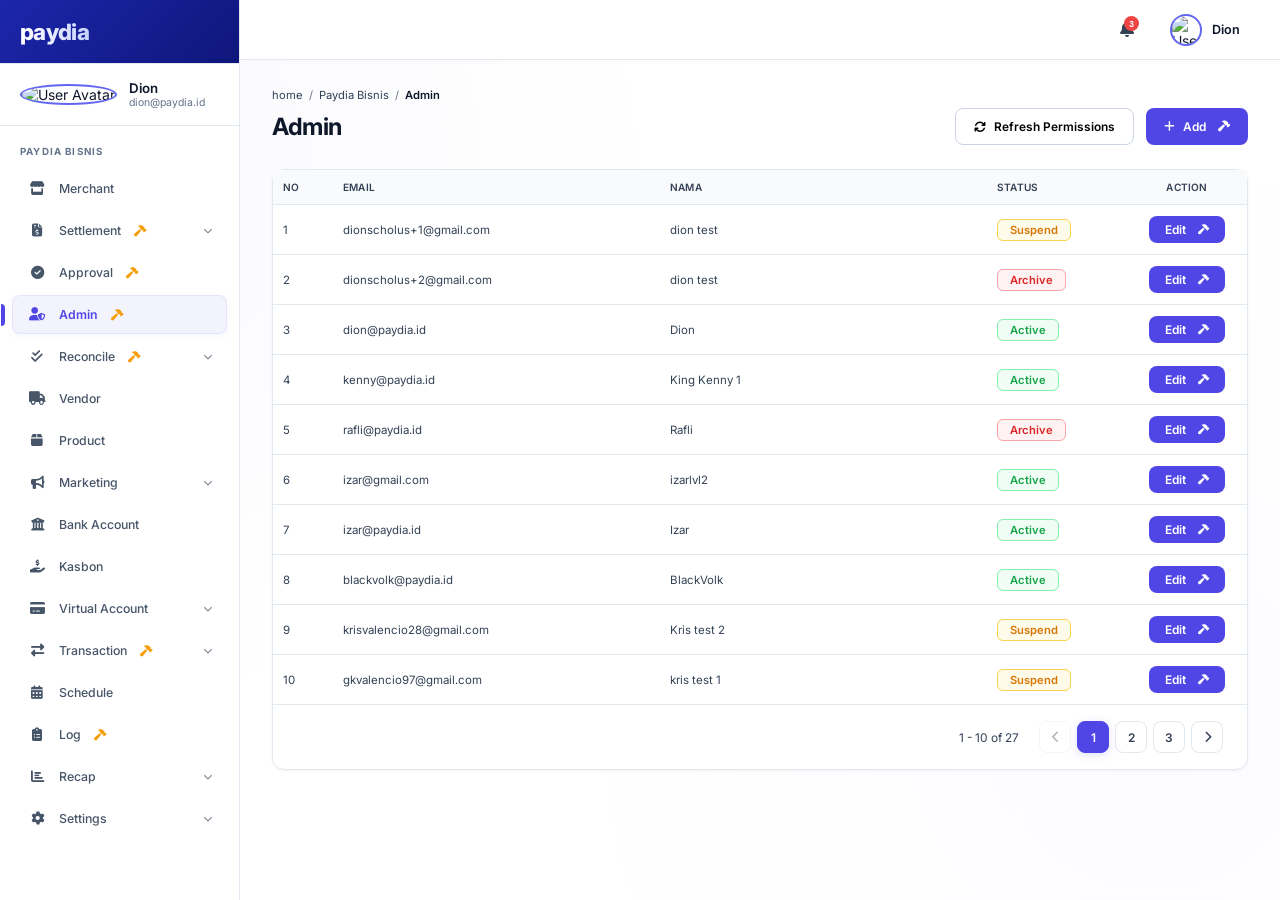
==== admin.html @ 0b9d5c0c "Fix sidebar: single shared source of truth (sidebar.js) on every page Root cause: each page hardcode" ====
<!DOCTYPE html>
<html lang="id">
<head>
    <meta charset="UTF-8">
    <meta name="viewport" content="width=device-width, initial-scale=1.0">
    <meta name="description" content="Paydia Bisnis - Admin Management">
    <title>Admin - Paydia Bisnis</title>
    <link rel="preconnect" href="https://fonts.googleapis.com">
    <link rel="preconnect" href="https://fonts.gstatic.com" crossorigin>
    <link href="https://fonts.googleapis.com/css2?family=Inter:wght@300;400;500;600;700&display=swap" rel="stylesheet">
    <link rel="stylesheet" href="https://cdnjs.cloudflare.com/ajax/libs/font-awesome/6.5.1/css/all.min.css">
    <link rel="stylesheet" href="styles.css?v=20260624-v14">
<script src="boot.js?v=20260624-v14"></script>
<script src="sidebar.js?v=20260625-v2"></script>
<style>
    .admin-status { padding: 3px 12px; border-radius: 6px; font-size: 0.8rem; font-weight: 600; border: 1px solid; }
    .admin-status.active { color: #16a34a; border-color: #86efac; background: #f0fdf4; }
    .admin-status.suspend { color: #d97706; border-color: #fcd34d; background: #fffbeb; }
    .admin-status.archive { color: #dc2626; border-color: #fca5a5; background: #fef2f2; }
    .perm-segment { border: 1px solid #e5e7eb; border-radius: 8px; margin-bottom: 16px; overflow: hidden; }
    .perm-segment-head { display: flex; justify-content: space-between; align-items: center; background: #f8fafc; padding: 12px 16px; }
    .perm-segment-title { font-weight: 700; color: #1e293b; }
    .perm-segment-count { color: #94a3b8; font-weight: 400; font-size: 0.85rem; margin-left: 6px; }
    .perm-grid { display: grid; grid-template-columns: repeat(3, 1fr); gap: 12px 16px; padding: 16px; }
    .perm-item { display: flex; align-items: center; gap: 8px; font-size: 0.9rem; color: #334155; cursor: pointer; }
    .perm-item input, .perm-selectall input { width: 16px; height: 16px; cursor: pointer; }
    .perm-selectall { display: flex; align-items: center; gap: 8px; font-size: 0.9rem; cursor: pointer; }
    .perm-new-badge { background: #6366f1; color: #fff; font-size: 0.65rem; padding: 1px 6px; border-radius: 4px; margin-left: 6px; vertical-align: middle; }
    #adminModalOverlay .modal-content { width: 92%; max-width: 1100px; max-height: 90vh; overflow-y: auto; padding: 28px; }
</style>
</head>
<body>
    <aside class="sidebar" id="sidebar">
        <div class="sidebar-header">
            <div class="logo"><span class="logo-text">paydia</span></div>
            <button class="sidebar-toggle" id="sidebarToggle" aria-label="Toggle sidebar"><i class="fas fa-bars"></i></button>
        </div>
        <div class="sidebar-user">
            <div class="user-avatar"><img src="https://ui-avatars.com/api/?name=Dion&background=4f46e5&color=fff&size=40" alt="User Avatar"></div>
            <div class="user-info"><span class="user-name">Dion</span><span class="user-email">dion@paydia.id</span></div>
        </div>
        <div class="sidebar-label">Paydia Bisnis</div>
        <nav class="sidebar-nav">
            <a href="#" class="nav-item" id="nav-merchant"><i class="fas fa-store"></i><span>Merchant</span></a>
            <div class="nav-group" id="nav-settlement-group">
                <a href="#" class="nav-item has-submenu" id="nav-settlement">
                    <i class="fas fa-file-invoice-dollar"></i>
                    <span>Settlement <i class="fas fa-hammer" style="color:#f59e0b; margin-left:6px; font-size:0.8rem;" title="Butuh Pengerjaan"></i></span>
                    <i class="fas fa-chevron-down submenu-arrow"></i>
                </a>
                <div class="submenu">
                    <a href="settle-recon.html" class="submenu-item" id="nav-settle-recon"><i class="fas fa-handshake"></i><span>Settle & Recon</span></a>
                </div>
            </div>
            <a href="approval.html" class="nav-item" id="nav-approval">
                <i class="fas fa-check-circle"></i>
                <span>Approval <i class="fas fa-hammer" style="color:#f59e0b; margin-left:6px; font-size:0.8rem;" title="Butuh Pengerjaan"></i></span>
            </a>
            <a href="admin.html" class="nav-item active" id="nav-admin">
                <i class="fas fa-user-shield"></i>
                <span>Admin <i class="fas fa-hammer" style="color:#f59e0b; margin-left:6px; font-size:0.8rem;" title="Butuh Pengerjaan"></i></span>
            </a>
            <div class="nav-group" id="nav-reconcile-group">
                <a href="#" class="nav-item has-submenu" id="nav-reconcile">
                    <i class="fas fa-check-double"></i>
                    <span>Reconcile <i class="fas fa-hammer" style="color:#f59e0b; margin-left:6px; font-size:0.8rem;" title="Butuh Pengerjaan"></i></span>
                    <i class="fas fa-chevron-down submenu-arrow"></i>
                </a>
                <div class="submenu">
                    <a href="index.html" class="submenu-item" id="nav-qris-acquirer"><i class="fas fa-download"></i><span>QRIS Acquirer</span></a>
                    <a href="issuer.html" class="submenu-item" id="nav-qris-issuer"><i class="fas fa-upload"></i><span>QRIS Issuer <i class="fas fa-hourglass-half" style="color:#6366f1; margin-left:6px; font-size:0.78rem;" title="Dikerjakan Next Phase"></i></span></a>
                    <a href="index.html?tab=dispute" class="submenu-item" id="nav-dispute-data" style="display:none;"><i class="fas fa-exclamation-triangle"></i><span>Dispute Data</span></a>
                </div>
            </div>
            <a href="#" class="nav-item" id="nav-vendor"><i class="fas fa-truck"></i><span>Vendor</span></a>
            <a href="#" class="nav-item" id="nav-product"><i class="fas fa-box"></i><span>Product</span></a>
            <a href="#" class="nav-item has-submenu" id="nav-marketing"><i class="fas fa-bullhorn"></i><span>Marketing</span><i class="fas fa-chevron-down submenu-arrow"></i></a>
            <a href="#" class="nav-item" id="nav-bank-account"><i class="fas fa-university"></i><span>Bank Account</span></a>
            <a href="#" class="nav-item" id="nav-kasbon"><i class="fas fa-hand-holding-usd"></i><span>Kasbon</span></a>
            <a href="#" class="nav-item has-submenu" id="nav-virtual-account"><i class="fas fa-credit-card"></i><span>Virtual Account</span><i class="fas fa-chevron-down submenu-arrow"></i></a>
            <div class="nav-group" id="nav-transaction-group">
                <a href="#" class="nav-item has-submenu" id="nav-transaction">
                    <i class="fas fa-exchange-alt"></i>
                    <span>Transaction <i class="fas fa-hammer" style="color:#f59e0b; margin-left:6px; font-size:0.8rem;" title="Butuh Pengerjaan"></i></span>
                    <i class="fas fa-chevron-down submenu-arrow"></i>
                </a>
                <div class="submenu">
                    <a href="#" class="submenu-item" id="nav-trx-payin"><i class="fas fa-arrow-down"></i><span>Payin</span></a>
                    <a href="#" class="submenu-item" id="nav-trx-payout"><i class="fas fa-arrow-up"></i><span>Payout</span></a>
                    <a href="qris-mpm.html" class="submenu-item" id="nav-trx-qris-mpm"><i class="fas fa-th"></i><span>QRIS MPM <i class="fas fa-hammer" style="color:#f59e0b; margin-left:6px; font-size:0.8rem;" title="Butuh Pengerjaan"></i></span></a>
                    <a href="#" class="submenu-item" id="nav-trx-qris-cpm"><i class="fas fa-th-large"></i><span>QRIS CPM</span></a>
                    <a href="transaksi.html" class="submenu-item" id="nav-trx-app-users"><i class="fas fa-user"></i><span>App Users</span></a>
                    <a href="#" class="submenu-item" id="nav-trx-topup-manual"><i class="fas fa-download"></i><span>Topup Manual</span></a>
                    <a href="#" class="submenu-item" id="nav-trx-auto-reporting"><i class="fas fa-file-alt"></i><span>Auto Reporting</span></a>
                </div>
            </div>
            <a href="#" class="nav-item" id="nav-schedule"><i class="fas fa-calendar-alt"></i><span>Schedule</span></a>
            <a href="log.html" class="nav-item" id="nav-log"><i class="fas fa-clipboard-list"></i><span>Log <i class="fas fa-hammer" style="color:#f59e0b; margin-left:6px; font-size:0.8rem;" title="Butuh Pengerjaan"></i></span></a>
            <a href="#" class="nav-item has-submenu" id="nav-recap"><i class="fas fa-chart-bar"></i><span>Recap</span><i class="fas fa-chevron-down submenu-arrow"></i></a>
            <a href="#" class="nav-item has-submenu" id="nav-settings"><i class="fas fa-cog"></i><span>Settings</span><i class="fas fa-chevron-down submenu-arrow"></i></a>
            <a href="#" class="nav-item" id="nav-callback-recovery"><i class="fas fa-undo-alt"></i><span>Callback Recovery</span></a>
        </nav>
    </aside>

    <div class="main-wrapper">
        <header class="topbar" id="topbar">
            <div class="topbar-left">
                <button class="mobile-toggle" id="mobileToggle" aria-label="Toggle menu"><i class="fas fa-bars"></i></button>
            </div>
            <div class="topbar-right">
                <button class="topbar-icon" id="notificationBtn" aria-label="Notifications"><i class="fas fa-bell"></i><span class="notification-badge">3</span></button>
                <div class="topbar-user">
                    <img src="https://ui-avatars.com/api/?name=Dion&background=4f46e5&color=fff&size=32" alt="User" class="topbar-avatar">
                    <span class="topbar-username">Dion</span>
                </div>
            </div>
        </header>

        <main class="main-content">
            <nav class="breadcrumb" aria-label="Breadcrumb">
                <a href="#">home</a><span class="breadcrumb-sep">/</span>
                <a href="#">Paydia Bisnis</a><span class="breadcrumb-sep">/</span>
                <span class="breadcrumb-current">Admin</span>
            </nav>

            <div style="display:flex; justify-content:space-between; align-items:center; margin-bottom:24px; flex-wrap:wrap; gap:16px;">
                <h1 class="page-title" style="margin-bottom:0;">Admin</h1>
                <div style="display:flex; gap:12px;">
                    <button class="btn" id="btnRefreshPerm" style="background:white; border:1px solid #cbd5e1;"><i class="fas fa-sync"></i> Refresh Permissions</button>
                    <button class="btn" id="btnAddAdmin" style="background:var(--primary,#4f46e5); color:white; border:none;"><i class="fas fa-plus"></i> Add <i class="fas fa-hammer" style="margin-left:4px; font-size:0.78rem;" title="Butuh Pengerjaan"></i></button>
                </div>
            </div>

            <div class="card">
                <div class="table-wrapper">
                    <table class="data-table">
                        <thead>
                            <tr>
                                <th style="width:60px;">No</th>
                                <th>Email</th>
                                <th>Nama</th>
                                <th style="width:140px;">Status</th>
                                <th style="width:120px; text-align:center;">Action</th>
                            </tr>
                        </thead>
                        <tbody id="adminTableBody"></tbody>
                    </table>
                </div>
                <div class="pagination-wrapper" style="padding:16px 24px;">
                    <span class="pagination-info" id="adminPaginationInfo">1 - 10 of 27</span>
                    <div class="pagination" id="adminPagination">
                        <button class="page-btn" id="adminPrevPage" aria-label="Previous page"><i class="fas fa-chevron-left"></i></button>
                        <button class="page-btn" id="adminNextPage" aria-label="Next page"><i class="fas fa-chevron-right"></i></button>
                    </div>
                </div>
            </div>
        </main>
    </div>

    <!-- Add / Edit Admin + Manage Permissions Modal -->
    <div class="modal-overlay" id="adminModalOverlay" style="display:none; align-items:center; justify-content:center; z-index:2000;">
        <div class="modal-content">
            <div style="display:flex; justify-content:space-between; align-items:center; border-bottom:1px solid #e2e8f0; padding-bottom:16px; margin-bottom:20px;">
                <h2 id="adminModalTitle" style="margin:0; font-size:1.25rem; font-weight:600;">Tambah Admin</h2>
                <button id="adminModalClose" style="background:none; border:none; font-size:1.5rem; cursor:pointer; color:#64748b;">&times;</button>
            </div>

            <div style="display:flex; gap:24px; flex-wrap:wrap; margin-bottom:24px;">
                <div style="flex:1; min-width:240px;">
                    <label style="display:block; font-size:0.875rem; margin-bottom:6px;">Email</label>
                    <input type="email" id="adminEmail" placeholder="email@paydia.id" style="width:100%; padding:8px; border:1px solid #cbd5e1; border-radius:6px;">
                </div>
                <div style="flex:1; min-width:240px;">
                    <label style="display:block; font-size:0.875rem; margin-bottom:6px;">Nama</label>
                    <input type="text" id="adminNama" placeholder="Nama admin" style="width:100%; padding:8px; border:1px solid #cbd5e1; border-radius:6px;">
                </div>
                <div style="flex:1; min-width:240px;">
                    <label style="display:block; font-size:0.875rem; margin-bottom:6px;"><span style="color:#ef4444;">*</span> Select Status</label>
                    <select id="adminStatus" style="width:100%; padding:8px; border:1px solid #cbd5e1; border-radius:6px;">
                        <option value="">Pilih status</option>
                        <option value="Active">Active</option>
                        <option value="Suspend">Suspend</option>
                        <option value="Archive">Archive</option>
                    </select>
                </div>
            </div>

            <h3 style="font-size:1.1rem; font-weight:600; border-top:1px solid #e2e8f0; padding-top:20px; margin-bottom:16px;">Manage Permissions</h3>
            <input type="text" id="permSearch" placeholder="Search permissions by category name..." style="width:100%; padding:10px 14px; border:1px solid #cbd5e1; border-radius:8px; margin-bottom:20px;">
            <div id="permSegments"></div>

            <div style="display:flex; justify-content:flex-end; gap:12px; border-top:1px solid #e2e8f0; padding-top:20px; margin-top:8px;">
                <button class="btn" id="adminCancelBtn" style="background:white; border:1px solid #cbd5e1;">Batal</button>
                <button class="btn" id="adminSaveBtn" style="background:var(--primary,#4f46e5); color:white; border:none;">Simpan</button>
            </div>
        </div>
    </div>

    <script src="admin.js?v=20260624-v3"></script>
</body>
</html>
---- styles.css ----
/* ============================================
   Paydia Bisnis – App Users & Flazz Dashboard
   Premium Light-Mode Stylesheet (White Theme)
   ============================================ */

/* ---------- CSS Variables ---------- */
:root {
    --primary: #4f46e5;
    --primary-light: #6366f1;
    --primary-dark: #3730a3;
    --primary-bg: rgba(99, 102, 241, 0.06);
    --primary-glow: rgba(99, 102, 241, 0.12);
    
    --sidebar-bg: #ffffff;
    --sidebar-hover: #f1f5f9;
    --sidebar-active: rgba(99, 102, 241, 0.08);
    --sidebar-text: #475569;
    --sidebar-text-active: #4f46e5;
    --sidebar-width: 240px;
    --topbar-height: 60px;
    
    --body-bg: #ffffff;
    --card-bg: #ffffff;
    --card-border: #e2e8f0;
    --modal-bg: #ffffff;
    --modal-border: #e2e8f0;
    
    --text-primary: #0f172a;
    --text-secondary: #334155;
    --text-muted: #64748b;
    --border-color: #e2e8f0;
    --border-radius: 12px;
    --border-radius-sm: 8px;
    
    --shadow-sm: 0 1px 3px rgba(0, 0, 0, 0.05);
    --shadow-md: 0 4px 6px -1px rgba(0, 0, 0, 0.05), 0 2px 4px -1px rgba(0, 0, 0, 0.03);
    --shadow-lg: 0 10px 15px -3px rgba(0, 0, 0, 0.05), 0 4px 6px -2px rgba(0, 0, 0, 0.02);
    --shadow-xl: 0 20px 25px -5px rgba(0, 0, 0, 0.08), 0 10px 10px -5px rgba(0, 0, 0, 0.04);
    
    --transition-fast: 150ms cubic-bezier(.4, 0, .2, 1);
    --transition-base: 250ms cubic-bezier(.4, 0, .2, 1);
    --transition-slow: 350ms cubic-bezier(.4, 0, .2, 1);
    
    --success: #10b981;
    --success-bg: rgba(16, 185, 129, 0.08);
    --success-border: rgba(16, 185, 129, 0.15);
    --warning: #f59e0b;
    --warning-bg: rgba(245, 158, 11, 0.08);
    --warning-border: rgba(245, 158, 11, 0.15);
    --danger: #ef4444;
    --danger-bg: rgba(239, 68, 68, 0.08);
    --danger-border: rgba(239, 68, 68, 0.15);
    --info: #3b82f6;
    --info-bg: rgba(59, 130, 246, 0.08);
    --info-border: rgba(59, 130, 246, 0.15);
}

/* ---------- Reset & Base ---------- */
*, *::before, *::after {
    margin: 0;
    padding: 0;
    box-sizing: border-box;
}

html {
    font-size: 14px;
    scroll-behavior: smooth;
}

body {
    font-family: 'Inter', -apple-system, BlinkMacSystemFont, 'Segoe UI', sans-serif;
    background: var(--body-bg);
    background-image:
        radial-gradient(circle at 10% 20%, rgba(99, 102, 241, 0.03) 0%, transparent 40%),
        radial-gradient(circle at 90% 80%, rgba(139, 92, 246, 0.02) 0%, transparent 45%);
    background-attachment: fixed;
    color: var(--text-primary);
    display: flex;
    min-height: 100vh;
    overflow-x: hidden;
    -webkit-font-smoothing: antialiased;
    -moz-osx-font-smoothing: grayscale;
}

/* ---------- Custom Scrollbar ---------- */
::-webkit-scrollbar {
    width: 6px;
    height: 6px;
}
::-webkit-scrollbar-track {
    background: transparent;
}
::-webkit-scrollbar-thumb {
    background: rgba(0, 0, 0, 0.1);
    border-radius: 10px;
    transition: background var(--transition-fast);
}
::-webkit-scrollbar-thumb:hover {
    background: rgba(0, 0, 0, 0.2);
}

/* ============================================
   SIDEBAR
   ============================================ */
.sidebar {
    width: var(--sidebar-width);
    height: 100vh;
    background: var(--sidebar-bg);
    position: fixed;
    top: 0;
    left: 0;
    z-index: 100;
    display: flex;
    flex-direction: column;
    transition: transform var(--transition-base);
    border-right: 1px solid var(--card-border);
    overflow-y: auto;
}

.sidebar-header {
    background: linear-gradient(135deg, #1C26AB, #0f167a);
    display: flex;
    align-items: center;
    justify-content: space-between;
    padding: 18px 20px;
    border-bottom: 1px solid var(--border-color);
}

.logo-text {
    font-size: 1.6rem;
    font-weight: 800;
    color: #ffffff;
    letter-spacing: -0.03em;
    background: linear-gradient(to right, #ffffff, #c7d2fe);
    -webkit-background-clip: text;
    -webkit-text-fill-color: transparent;
}

.sidebar-toggle {
    background: none;
    border: none;
    color: rgba(255, 255, 255, 0.8);
    font-size: 1.1rem;
    cursor: pointer;
    padding: 6px;
    border-radius: 6px;
    transition: background var(--transition-fast);
    display: none;
}
.sidebar-toggle:hover {
    background: rgba(255, 255, 255, 0.1);
    color: #ffffff;
}

.sidebar-user {
    display: flex;
    align-items: center;
    gap: 12px;
    padding: 16px 20px;
    border-bottom: 1px solid var(--border-color);
}

.user-avatar img {
    width: 42px;
    height: 42px;
    border-radius: 50%;
    border: 2px solid var(--primary-light);
}

.user-info {
    display: flex;
    flex-direction: column;
}

.user-name {
    color: var(--text-primary);
    font-weight: 600;
    font-size: .95rem;
}

.user-email {
    color: var(--text-muted);
    font-size: .75rem;
}

.sidebar-label {
    padding: 20px 20px 8px;
    font-size: .7rem;
    text-transform: uppercase;
    letter-spacing: .12em;
    color: var(--text-muted);
    font-weight: 700;
}

.sidebar-nav {
    display: flex;
    flex-direction: column;
    padding: 4px 12px 24px;
    gap: 3px;
}

.nav-item {
    display: flex;
    align-items: center;
    gap: 12px;
    padding: 11px 14px;
    color: var(--sidebar-text);
    text-decoration: none;
    border-radius: var(--border-radius-sm);
    font-size: .88rem;
    font-weight: 500;
    transition: all var(--transition-fast);
    position: relative;
    white-space: nowrap;
    border: 1px solid transparent;
}

.nav-item i:first-child {
    width: 20px;
    text-align: center;
    font-size: .95rem;
    flex-shrink: 0;
    transition: transform var(--transition-fast);
}

.nav-item:hover {
    background: var(--sidebar-hover);
    color: var(--primary);
}

.nav-item:hover i:first-child {
    transform: scale(1.1);
}

.nav-item.active {
    background: var(--sidebar-active);
    color: var(--sidebar-text-active);
    font-weight: 600;
    border: 1px solid rgba(99, 102, 241, 0.1);
    box-shadow: 0 2px 8px rgba(99, 102, 241, 0.05);
}

.nav-item.active::before {
    content: '';
    position: absolute;
    left: -12px;
    top: 50%;
    transform: translateY(-50%);
    width: 4px;
    height: 22px;
    background: var(--primary);
    border-radius: 0 4px 4px 0;
}

.submenu-arrow {
    margin-left: auto;
    font-size: .65rem;
    transition: transform var(--transition-fast);
    opacity: 0.7;
}

/* ============================================
   SIDEBAR SUBMENU
   ============================================ */
.nav-group {
    display: flex;
    flex-direction: column;
}

.nav-group .nav-item.active-parent {
    color: var(--primary);
    font-weight: 600;
}

.submenu {
    display: none;
    flex-direction: column;
    padding-left: 18px;
    margin-top: 2px;
    gap: 2px;
}

.submenu.open {
    display: flex;
}

.submenu-item {
    display: flex;
    align-items: center;
    gap: 10px;
    padding: 9px 14px;
    color: var(--sidebar-text);
    text-decoration: none;
    border-radius: var(--border-radius-sm);
    font-size: .82rem;
    font-weight: 500;
    transition: all var(--transition-fast);
    white-space: nowrap;
    border: 1px solid transparent;
}

.submenu-item i {
    width: 16px;
    text-align: center;
    font-size: .8rem;
    flex-shrink: 0;
}

.submenu-item:hover {
    color: var(--primary);
    background: var(--sidebar-hover);
}

.submenu-item.active {
    background: rgba(99, 102, 241, 0.05);
    color: var(--primary);
    font-weight: 600;
    border: 1px solid rgba(99, 102, 241, 0.05);
}

/* ============================================
   TOP BAR
   ============================================ */
.main-wrapper {
    margin-left: var(--sidebar-width);
    flex: 1;
    display: flex;
    flex-direction: column;
    min-height: 100vh;
    transition: margin-left var(--transition-base);
    min-width: 0;
}

.topbar {
    height: var(--topbar-height);
    background: #ffffff;
    display: flex;
    align-items: center;
    justify-content: space-between;
    padding: 0 28px;
    position: sticky;
    top: 0;
    z-index: 50;
    border-bottom: 1px solid var(--border-color);
    box-shadow: 0 2px 4px rgba(0, 0, 0, 0.02);
}

.topbar-left {
    display: flex;
    align-items: center;
}

.mobile-toggle {
    display: none;
    background: none;
    border: none;
    color: var(--text-primary);
    font-size: 1.3rem;
    cursor: pointer;
    padding: 8px;
    border-radius: 8px;
}

.topbar-right {
    display: flex;
    align-items: center;
    gap: 16px;
    margin-left: auto;
}

.topbar-icon {
    position: relative;
    background: none;
    border: none;
    color: var(--text-secondary);
    font-size: 1.15rem;
    cursor: pointer;
    padding: 8px;
    border-radius: 8px;
    transition: all var(--transition-fast);
    display: flex;
    align-items: center;
    justify-content: center;
}

.topbar-icon:hover {
    color: var(--text-primary);
    background: #f1f5f9;
}

.notification-badge {
    position: absolute;
    top: 3px;
    right: 3px;
    background: var(--danger);
    color: #fff;
    font-size: .6rem;
    font-weight: 700;
    min-width: 15px;
    height: 15px;
    border-radius: 50%;
    display: flex;
    align-items: center;
    justify-content: center;
    padding: 0 2px;
}

.topbar-user {
    display: flex;
    align-items: center;
    gap: 10px;
    cursor: pointer;
    padding: 6px 12px;
    border-radius: 8px;
    transition: background var(--transition-fast);
}

.topbar-user:hover {
    background: #f1f5f9;
}

.topbar-avatar {
    width: 32px;
    height: 32px;
    border-radius: 50%;
    border: 2px solid var(--primary-light);
}

.topbar-username {
    color: var(--text-primary);
    font-weight: 600;
    font-size: .9rem;
}

/* ============================================
   MAIN CONTENT & LAYOUT
   ============================================ */
.main-content {
    padding: 28px 32px 48px;
    flex: 1;
    min-width: 0;
}

.breadcrumb {
    display: flex;
    align-items: center;
    gap: 6px;
    font-size: .8rem;
    color: var(--text-muted);
    margin-bottom: 6px;
}

.breadcrumb a {
    color: var(--text-secondary);
    text-decoration: none;
    transition: color var(--transition-fast);
}

.breadcrumb a:hover {
    color: var(--primary);
}

.breadcrumb-sep {
    color: var(--text-muted);
}

.breadcrumb-current {
    color: var(--text-primary);
    font-weight: 600;
}

.page-title {
    font-size: 1.7rem;
    font-weight: 700;
    color: var(--text-primary);
    margin-bottom: 24px;
    letter-spacing: -0.02em;
}

/* ============================================
   CARDS & MOCKUP PANELS (LIGHT THEME)
   ============================================ */
.card {
    background: var(--card-bg);
    border-radius: var(--border-radius);
    box-shadow: var(--shadow-sm);
    border: 1px solid var(--card-border);
    overflow: visible;
    position: relative;
    margin-bottom: 24px;
    transition: box-shadow var(--transition-base), border-color var(--transition-base);
}

.card:hover {
    border-color: rgba(99, 102, 241, 0.2);
    box-shadow: var(--shadow-md);
}

/* ---------- Toolbar ---------- */
.toolbar {
    display: flex;
    align-items: center;
    justify-content: space-between;
    padding: 18px 24px;
    border-bottom: 1px solid var(--border-color);
    flex-wrap: wrap;
    gap: 16px;
}

.toolbar-left {
    display: flex;
    align-items: center;
    gap: 12px;
}

.toolbar-right {
    display: flex;
    align-items: center;
    gap: 10px;
}

/* Buttons */
.btn {
    display: inline-flex;
    align-items: center;
    gap: 8px;
    padding: 10px 18px;
    font-size: .85rem;
    font-weight: 600;
    border-radius: var(--border-radius-sm);
    border: 1px solid transparent;
    cursor: pointer;
    transition: all var(--transition-fast);
    font-family: inherit;
    white-space: nowrap;
}

.btn:active {
    transform: scale(0.97);
}

.btn-filter {
    background: #2563eb;
    color: #ffffff;
    border-color: #2563eb;
}

.btn-filter:hover, .btn-filter.active {
    background: #1d4ed8;
    color: #ffffff;
    border-color: #1d4ed8;
    box-shadow: 0 4px 12px rgba(37, 99, 235, 0.2);
}

.btn-search {
    background: linear-gradient(135deg, var(--primary-light), var(--primary));
    color: #fff;
    box-shadow: 0 4px 12px rgba(99, 102, 241, 0.25);
}

.btn-search:hover {
    transform: translateY(-1px);
    box-shadow: 0 6px 16px rgba(99, 102, 241, 0.35);
}

.btn-reset {
    background: #f8fafc;
    color: var(--text-secondary);
    border-color: var(--border-color);
}

.btn-reset:hover {
    background: #e2e8f0;
    color: var(--text-primary);
}

.btn-export {
    background: #15803d;
    color: #ffffff;
    border-color: #15803d;
}

.btn-export:hover {
    background: #166534;
    color: #ffffff;
    border-color: #166534;
    box-shadow: 0 4px 12px rgba(22, 101, 52, 0.2);
}

.search-box {
    position: relative;
}

.search-box input {
    padding: 10px 16px;
    border: 1px solid var(--border-color);
    border-radius: var(--border-radius-sm);
    font-size: .85rem;
    font-family: inherit;
    width: 220px;
    outline: none;
    transition: all var(--transition-fast);
    background: #f8fafc;
    color: var(--text-primary);
}

.search-box input::placeholder {
    color: var(--text-muted);
}

.search-box input:focus {
    border-color: var(--primary-light);
    box-shadow: 0 0 0 3px var(--primary-glow);
    background: #ffffff;
}

/* ---------- Filter Panel ---------- */
.filter-panel {
    display: none;
    position: absolute;
    top: calc(100% + 8px);
    left: 0;
    width: 520px;
    max-height: 70vh;
    overflow-y: auto;
    background: #ffffff;
    border: 1px solid #e2e8f0;
    border-radius: 12px;
    box-shadow: 0 10px 25px -5px rgba(0, 0, 0, 0.08), 0 8px 10px -6px rgba(0, 0, 0, 0.08);
    padding: 20px;
    z-index: 1000;
    animation: slideDown .2s cubic-bezier(.4, 0, .2, 1);
}

.filter-panel.open {
    display: block;
}

@keyframes slideDown {
    from { opacity: 0; transform: translateY(-10px); }
    to { opacity: 1; transform: translateY(0); }
}

.filter-panel-header {
    display: flex;
    justify-content: flex-start;
    gap: 12px;
    margin-bottom: 20px;
}

.btn-clear-all {
    background: #ffffff;
    color: #374151;
    border: 1px solid #d1d5db;
    border-radius: 9999px;
    padding: 8px 20px;
    font-size: 0.85rem;
    font-weight: 500;
    cursor: pointer;
    transition: all var(--transition-fast);
    outline: none;
}

.btn-clear-all:hover {
    background: #f3f4f6;
    border-color: #9ca3af;
}

.btn-apply-filters {
    background: #002294;
    color: #ffffff;
    border: none;
    border-radius: 9999px;
    padding: 8px 24px;
    font-size: 0.85rem;
    font-weight: 500;
    cursor: pointer;
    transition: all var(--transition-fast);
    outline: none;
}

.btn-apply-filters:hover {
    background: #00186c;
    box-shadow: 0 4px 12px rgba(0, 34, 148, 0.2);
}

.filter-panel-content {
    display: flex;
    gap: 0;
}

.filter-col-left, .filter-col-right {
    flex: 1;
    display: flex;
    flex-direction: column;
    gap: 16px;
}

.filter-col-divider {
    width: 1px;
    background-color: #e2e8f0;
    margin: 0 20px;
}

.filter-section {
    display: flex;
    flex-direction: column;
    gap: 6px;
}

/* Multi-select checklist filters (Status / RC / Tipe Unmatch / Alasan Dispute) */
.filter-checklist {
    display: flex;
    flex-direction: column;
    gap: 4px;
    margin-top: 2px;
}
.filter-checklist label {
    display: flex;
    align-items: center;
    gap: 6px;
    font-size: 0.78rem;
    color: #4b5563;
    cursor: pointer;
    white-space: nowrap;
}
.filter-checklist input[type="checkbox"] {
    width: 14px;
    height: 14px;
    cursor: pointer;
}
/* Context sections: shown only for the matching active subtab, toggled by JS */
.filter-ctx { display: none; }
.filter-ctx.filter-ctx-visible { display: flex; }
.filter-section-title { margin-top: 4px; }

.filter-section-title {
    font-size: 0.8rem;
    font-weight: 600;
    color: #4b5563;
    margin-bottom: 2px;
}

.filter-checkbox-group {
    display: flex;
    flex-direction: column;
    gap: 8px;
}

.filter-checkbox-label {
    display: flex;
    align-items: center;
    gap: 10px;
    font-size: 0.85rem;
    color: #1f2937;
    cursor: pointer;
    user-select: none;
}

.filter-checkbox-label input[type="checkbox"] {
    width: 16px;
    height: 16px;
    border: 1px solid #d1d5db;
    border-radius: 4px;
    cursor: pointer;
}

.filter-input-icon-wrapper {
    position: relative;
    width: 100%;
}

.filter-input-icon-wrapper input[type="date"] {
    width: 100%;
    padding-right: 36px;
}

.filter-input-icon-wrapper .input-icon {
    position: absolute;
    right: 12px;
    top: 50%;
    transform: translateY(-50%);
    color: #9ca3af;
    pointer-events: none;
    font-size: 0.85rem;
}

.filter-section input[type="text"],
.filter-section input[type="date"],
.filter-section select {
    width: 100%;
    padding: 8px 12px;
    border: 1px solid #d1d5db;
    border-radius: 6px;
    font-size: 0.85rem;
    color: #1f2937;
    background: #ffffff;
    outline: none;
    transition: all var(--transition-fast);
}

.filter-section input[type="text"]:focus,
.filter-section input[type="date"]:focus,
.filter-section select:focus {
    border-color: #2563eb;
    box-shadow: 0 0 0 3px rgba(37, 99, 235, 0.1);
}

/* ============================================
   DATA TABLES
   ============================================ */
.table-wrapper {
    width: 100%;
    overflow-x: auto;
    -webkit-overflow-scrolling: touch;
}

/* Adaptive table: fit all columns to screen width, no horizontal scroll.
   ponytail: table-layout:fixed shares 100% width across columns; wrapping
   handles overflow instead of a side-scrollbar. */
.data-table {
    width: 100%;
    table-layout: fixed;
    border-collapse: collapse;
    font-size: .82rem;
}

.data-table thead {
    border-bottom: 1px solid var(--border-color);
    background: #f8fafc;
}

.data-table th {
    padding: 11px 10px;
    text-align: left;
    font-weight: 600;
    color: var(--text-secondary);
    white-space: normal;
    overflow-wrap: anywhere;
    font-size: .72rem;
    letter-spacing: .02em;
    text-transform: uppercase;
}

.data-table td {
    padding: 11px 10px;
    border-bottom: 1px solid var(--border-color);
    color: var(--text-secondary);
    vertical-align: middle;
    white-space: normal;
    overflow-wrap: anywhere;
    transition: color var(--transition-fast);
}

.data-table tbody tr {
    transition: background var(--transition-fast);
}

.data-table tbody tr:hover {
    background: #f8fafc;
}

.data-table tbody tr:hover td {
    color: var(--text-primary);
}

.data-table tbody tr:last-child td {
    border-bottom: none;
}

/* Column widths */
.col-no { width: 50px; text-align: center; }
.col-action { width: 120px; text-align: center; }

/* User Type Icons */
.user-type-icons {
    display: flex;
    gap: 6px;
    align-items: center;
}

.type-icon {
    width: 28px;
    height: 28px;
    border-radius: 50%;
    display: flex;
    align-items: center;
    justify-content: center;
    font-size: .75rem;
    color: #fff;
    box-shadow: 0 1px 3px rgba(0, 0, 0, 0.1);
}

.type-icon.personal {
    background: linear-gradient(135deg, var(--primary-light), var(--primary-dark));
}

.type-icon.business {
    background: linear-gradient(135deg, var(--warning), #d97706);
}

/* KYC Badge */
.kyc-badge {
    display: inline-flex;
    align-items: center;
    justify-content: center;
    width: 28px;
    height: 28px;
    border-radius: 50%;
    font-size: .9rem;
}

.kyc-badge.verified {
    background: var(--success-bg);
    color: var(--success);
    border: 1px solid var(--success-border);
}

.kyc-badge.unverified {
    background: var(--warning-bg);
    color: var(--warning);
    border: 1px solid var(--warning-border);
}

/* Balance */
.balance {
    font-weight: 600;
    color: var(--text-primary);
    font-variant-numeric: tabular-nums;
}

/* Dormant Status */
.dormant-label {
    font-size: .78rem;
    font-weight: 500;
    color: var(--text-muted);
}

/* ============================================
   STATUS BADGES
   ============================================ */
.status-badge {
    display: inline-block;
    padding: 4px 12px;
    border-radius: 6px;
    font-size: .78rem;
    font-weight: 600;
    text-align: center;
    white-space: nowrap;
}

.status-sukses {
    background: var(--success-bg);
    color: var(--success);
    border: 1px solid var(--success-border);
}

.status-gagal {
    background: var(--danger-bg);
    color: var(--danger);
    border: 1px solid var(--danger-border);
}

.status-proses {
    background: var(--warning-bg);
    color: var(--warning);
    border: 1px solid var(--warning-border);
}

.status-dikembalikan {
    background: var(--info-bg);
    color: var(--info);
    border: 1px solid var(--info-border);
}

.status-notes {
    background: rgba(139, 92, 246, 0.1);
    color: #8b5cf6;
    border: 1px solid rgba(139, 92, 246, 0.2);
}

/* ============================================
   REFERENCE LINK & GENERAL BADGES
   ============================================ */
.ref-link {
    color: var(--primary);
    text-decoration: none;
    font-weight: 600;
    transition: all var(--transition-fast);
}

.ref-link:hover {
    color: var(--primary-light);
    text-shadow: 0 0 4px rgba(99, 102, 241, 0.1);
}

.request-badge {
    display: inline-block;
    padding: 5px 12px;
    border-radius: 6px;
    font-size: .75rem;
    font-weight: 600;
    white-space: nowrap;
    box-shadow: 0 1px 2px rgba(0, 0, 0, 0.05);
}

.account-cell {
    line-height: 1.5;
    font-size: .8rem;
    color: var(--text-secondary);
}

/* ============================================
   ACTION BUTTONS & CONTEXT DROPDOWNS
   ============================================ */
.btn-action {
    display: inline-flex;
    align-items: center;
    gap: 6px;
    padding: 8px 16px;
    background: linear-gradient(135deg, var(--success), #059669);
    color: #fff;
    border: none;
    border-radius: var(--border-radius-sm);
    font-size: .8rem;
    font-weight: 600;
    cursor: pointer;
    font-family: inherit;
    transition: all var(--transition-fast);
    box-shadow: 0 2px 6px rgba(16, 185, 129, 0.15);
}

.btn-action:hover {
    transform: translateY(-1px);
    box-shadow: 0 4px 10px rgba(16, 185, 129, 0.25);
}

.btn-action .arrow {
    font-size: .65rem;
    transition: transform var(--transition-fast);
}

.btn-action.open .arrow {
    transform: rotate(180deg);
}

.dropdown-menu {
    position: fixed;
    min-width: 230px;
    background: #ffffff;
    border: 1px solid var(--border-color);
    border-radius: var(--border-radius);
    box-shadow: var(--shadow-xl);
    z-index: 9999;
    opacity: 0;
    visibility: hidden;
    transform: translateY(-10px) scale(.96);
    transition: all var(--transition-base);
    padding: 6px;
}

.dropdown-menu.show {
    opacity: 1;
    visibility: visible;
    transform: translateY(0) scale(1);
}

.dropdown-item {
    display: flex;
    align-items: center;
    gap: 10px;
    padding: 10px 14px;
    font-size: .82rem;
    color: var(--text-secondary);
    cursor: pointer;
    transition: all var(--transition-fast);
    border: none;
    background: none;
    width: 100%;
    text-align: left;
    font-family: inherit;
    border-radius: var(--border-radius-sm);
}

.dropdown-item:hover {
    background: rgba(99, 102, 241, 0.05);
    color: var(--primary);
}

.dropdown-item i {
    width: 18px;
    text-align: center;
    font-size: .9rem;
    color: var(--text-muted);
    transition: color var(--transition-fast);
}

.dropdown-item:hover i {
    color: var(--primary);
}

.dropdown-divider {
    height: 1px;
    background: var(--border-color);
    margin: 6px 0;
}

/* ============================================
   SMALL TRANSACTION BUTTONS
   ============================================ */
.col-action-sm {
    width: 60px;
    text-align: center;
}

.col-action-trx {
    width: 180px;
    text-align: center;
    white-space: nowrap;
}

.btn-retry {
    background: #ffffff;
    border: 1px solid var(--border-color);
    border-radius: 50%;
    width: 32px;
    height: 32px;
    display: inline-flex;
    align-items: center;
    justify-content: center;
    cursor: pointer;
    color: var(--text-secondary);
    transition: all var(--transition-fast);
}

.btn-retry:hover {
    background: var(--primary-bg);
    color: var(--primary);
    border-color: rgba(99, 102, 241, 0.25);
}

.btn-gagalkan {
    display: inline-flex;
    align-items: center;
    gap: 4px;
    padding: 6px 14px;
    background: var(--danger-bg);
    color: var(--danger);
    border: 1px solid var(--danger-border);
    border-radius: var(--border-radius-sm);
    font-size: .78rem;
    font-weight: 600;
    cursor: pointer;
    font-family: inherit;
    transition: all var(--transition-fast);
    margin-left: 6px;
    box-shadow: 0 1px 4px rgba(239, 68, 68, 0.05);
}

.btn-gagalkan:hover {
    background: var(--danger);
    color: #fff;
    border-color: var(--danger);
    box-shadow: 0 4px 10px rgba(239, 68, 68, 0.15);
}

.col-action-approval {
    width: 120px;
    text-align: center;
}

.btn-approval {
    display: inline-flex;
    align-items: center;
    justify-content: center;
    padding: 7px 18px;
    background: linear-gradient(135deg, var(--primary-light), var(--primary));
    color: #fff;
    border: none;
    border-radius: var(--border-radius-sm);
    font-size: .8rem;
    font-weight: 600;
    cursor: pointer;
    font-family: inherit;
    transition: all var(--transition-fast);
    box-shadow: 0 2px 6px rgba(99, 102, 241, 0.15);
}

.btn-approval:hover {
    transform: translateY(-1px);
    box-shadow: 0 4px 12px rgba(99, 102, 241, 0.25);
}

/* ============================================
   MODALS (RINCIAN, GAGALKAN, VERIFIKASI)
   ============================================ */
.modal-overlay {
    position: fixed;
    inset: 0;
    background: rgba(15, 23, 42, 0.35);
    z-index: 10000;
    display: flex;
    align-items: center;
    justify-content: center;
    opacity: 0;
    visibility: hidden;
    transition: all var(--transition-slow);
    backdrop-filter: blur(8px);
}

.modal-overlay.show {
    opacity: 1;
    visibility: visible;
}

.modal {
    background: var(--modal-bg);
    border: 1px solid var(--modal-border);
    border-radius: 16px;
    box-shadow: var(--shadow-xl);
    width: 90%;
    max-width: 580px;
    max-height: 85vh;
    display: flex;
    flex-direction: column;
    transform: translateY(30px) scale(.95);
    transition: transform var(--transition-slow);
    overflow: hidden;
}

.modal-overlay.show .modal {
    transform: translateY(0) scale(1);
}

/* Card box for the settle-recon export-date & list-transaksi modals (they use .modal-content) */
.modal-content {
    background: var(--modal-bg, #ffffff);
    border: 1px solid var(--modal-border, #e2e8f0);
    border-radius: 16px;
    box-shadow: var(--shadow-xl, 0 20px 25px -5px rgba(0,0,0,0.1), 0 8px 10px -6px rgba(0,0,0,0.1));
    max-height: 90vh;
    overflow: auto;
    transform: translateY(30px) scale(.95);
    transition: transform var(--transition-slow, .3s ease);
}
.modal-overlay.show .modal-content {
    transform: translateY(0) scale(1);
}

.modal-header {
    display: flex;
    align-items: center;
    justify-content: space-between;
    padding: 20px 24px;
    border-bottom: 1px solid var(--border-color);
    flex-shrink: 0;
}

.modal-title {
    font-size: 1.15rem;
    font-weight: 750;
    color: var(--text-primary);
    letter-spacing: -0.01em;
}

.modal-close {
    background: none;
    border: none;
    color: var(--text-muted);
    font-size: 1.2rem;
    cursor: pointer;
    padding: 6px 10px;
    border-radius: 8px;
    transition: all var(--transition-fast);
    line-height: 1;
    display: flex;
    align-items: center;
    justify-content: center;
}

.modal-close:hover {
    color: var(--text-primary);
    background: #f1f5f9;
}

.modal-body {
    padding: 24px;
    overflow-y: auto;
    flex: 1;
}

/* Modals section details */
.modal-section {
    margin-bottom: 24px;
    background: #f8fafc;
    border: 1px solid var(--border-color);
    border-radius: 10px;
    padding: 16px;
}

.modal-section:last-child {
    margin-bottom: 0;
}

.modal-section-title {
    font-size: .9rem;
    font-weight: 700;
    color: var(--primary);
    margin-bottom: 12px;
    padding-bottom: 8px;
    border-bottom: 1px solid var(--border-color);
    display: flex;
    align-items: center;
    gap: 6px;
}

.modal-detail-table {
    width: 100%;
    border-collapse: collapse;
    font-size: .88rem;
}

.modal-detail-table tr {
    border-bottom: 1px solid #f1f5f9;
}

.modal-detail-table tr:last-child {
    border-bottom: none;
}

.detail-label {
    padding: 10px 12px 10px 0;
    color: var(--text-secondary);
    font-weight: 600;
    white-space: nowrap;
    width: 180px;
    vertical-align: top;
}

.detail-value {
    padding: 10px 0;
    color: var(--text-primary);
    word-break: break-word;
}

.detail-label-total {
    font-weight: 700;
    color: var(--primary);
}

.detail-value-total {
    font-weight: 700;
    color: var(--primary);
}

/* ============================================
   FORM MODALS & FILE UPLOAD
   ============================================ */
.form-group {
    margin-bottom: 20px;
}

.form-label {
    display: block;
    font-size: .85rem;
    font-weight: 600;
    color: var(--text-secondary);
    margin-bottom: 8px;
}

.form-label .required {
    color: var(--danger);
}

.form-label .optional {
    font-weight: 400;
    color: var(--text-muted);
    font-size: .78rem;
}

.form-input {
    width: 100%;
    padding: 12px 16px;
    border: 1px solid var(--border-color);
    border-radius: var(--border-radius-sm);
    font-size: .88rem;
    font-family: inherit;
    color: var(--text-primary);
    background: #ffffff;
    outline: none;
    transition: all var(--transition-fast);
}

.form-input:focus {
    border-color: var(--primary-light);
    box-shadow: 0 0 0 3px var(--primary-glow);
}

.form-textarea {
    min-height: 100px;
    line-height: 1.6;
    resize: vertical;
}

.form-hint {
    font-size: .75rem;
    color: var(--text-muted);
    margin-top: 6px;
    text-align: right;
}

.form-error {
    font-size: .75rem;
    color: var(--danger);
    margin-top: 6px;
    display: none;
}

.form-error.show {
    display: block;
}

/* File Upload drag-drop zone */
.file-upload-area {
    border: 2px dashed var(--border-color);
    border-radius: var(--border-radius);
    padding: 24px;
    cursor: pointer;
    transition: all var(--transition-fast);
    background: #f8fafc;
}

.file-upload-area:hover,
.file-upload-area.dragover {
    border-color: var(--primary-light);
    background: var(--primary-bg);
}

.file-input-hidden {
    display: none;
}

.file-upload-placeholder {
    display: flex;
    flex-direction: column;
    align-items: center;
    gap: 8px;
    color: var(--text-muted);
    text-align: center;
}

.file-upload-placeholder i {
    font-size: 1.8rem;
    color: var(--primary-light);
    transition: transform var(--transition-fast);
}

.file-upload-area:hover .file-upload-placeholder i {
    transform: translateY(-2px);
}

.file-upload-placeholder span {
    font-size: .88rem;
    font-weight: 600;
    color: var(--text-secondary);
}

.file-upload-placeholder small {
    font-size: .75rem;
}

.file-upload-selected {
    display: flex;
    align-items: center;
    gap: 12px;
}

.file-upload-selected i {
    color: var(--primary);
    font-size: 1.2rem;
}

.file-upload-selected span {
    font-size: .88rem;
    color: var(--text-primary);
    font-weight: 550;
    flex: 1;
    word-break: break-all;
}

.file-remove {
    background: none;
    border: none;
    color: var(--text-muted);
    cursor: pointer;
    padding: 6px;
    font-size: 1rem;
    transition: color var(--transition-fast);
    border-radius: 50%;
    display: flex;
    align-items: center;
    justify-content: center;
}

.file-remove:hover {
    color: var(--danger);
    background: #f1f5f9;
}

/* Modal Actions Footer */
.form-actions {
    display: flex;
    justify-content: flex-end;
    gap: 12px;
    padding-top: 16px;
    border-top: 1px solid var(--border-color);
}

.modal-footer {
    display: flex;
    justify-content: flex-end;
    gap: 12px;
    padding: 16px 24px;
    border-top: 1px solid var(--border-color);
    flex-shrink: 0;
    background: #f8fafc;
}

.btn-cancel {
    background: #ffffff;
    color: var(--text-secondary);
    border: 1px solid var(--border-color);
}

.btn-cancel:hover {
    background: #f1f5f9;
    color: var(--text-primary);
}

.btn-reject {
    background: var(--danger-bg);
    color: var(--danger);
    border: 1px solid var(--danger-border);
    padding: 10px 24px;
    font-size: .85rem;
    font-weight: 600;
}

.btn-reject:hover {
    background: var(--danger);
    color: #fff;
    box-shadow: 0 4px 12px rgba(239, 68, 68, 0.15);
}

.btn-approve {
    background: var(--success-bg);
    color: var(--success);
    border: 1px solid var(--success-border);
    padding: 10px 24px;
    font-size: .85rem;
    font-weight: 600;
}

.btn-approve:hover {
    background: var(--success);
    color: #fff;
    box-shadow: 0 4px 12px rgba(16, 185, 129, 0.15);
}

.section-toggle-icon {
    font-size: .75rem;
    margin-right: 6px;
    color: var(--primary);
}

.bukti-image {
    max-width: 100%;
    max-height: 250px;
    border-radius: 8px;
    border: 1px solid var(--border-color);
    margin-top: 8px;
    object-fit: contain;
    cursor: zoom-in;
    transition: transform var(--transition-base);
}

.bukti-image:hover {
    transform: scale(1.02);
}

/* ============================================
   PAGINATION
   ============================================ */
.pagination-wrapper {
    display: flex;
    align-items: center;
    justify-content: flex-end;
    padding: 16px 24px;
    gap: 20px;
    border-top: 1px solid var(--border-color);
}

.pagination-info {
    font-size: .85rem;
    color: var(--text-secondary);
}

.pagination {
    display: flex;
    align-items: center;
    gap: 6px;
}

.page-btn {
    min-width: 32px;
    height: 32px;
    display: flex;
    align-items: center;
    justify-content: center;
    border: 1px solid var(--border-color);
    border-radius: var(--border-radius-sm);
    background: #ffffff;
    color: var(--text-secondary);
    font-size: .85rem;
    font-weight: 600;
    cursor: pointer;
    font-family: inherit;
    transition: all var(--transition-fast);
    padding: 0 8px;
}

.page-btn:hover:not(.active):not(:disabled) {
    border-color: var(--primary-light);
    color: var(--primary);
    background: var(--primary-bg);
}

.page-btn.active {
    background: var(--primary);
    color: #fff;
    border-color: var(--primary);
    box-shadow: 0 2px 8px rgba(99, 102, 241, 0.2);
}

.page-btn:disabled {
    opacity: .4;
    cursor: not-allowed;
}

.page-dots {
    padding: 0 4px;
    color: var(--text-muted);
    font-size: .85rem;
    user-select: none;
}

/* ============================================
   SIDEBAR OVERLAY (Mobile)
   ============================================ */
.sidebar-overlay {
    position: fixed;
    inset: 0;
    background: rgba(15, 23, 42, 0.4);
    z-index: 90;
    opacity: 0;
    visibility: hidden;
    transition: all var(--transition-base);
    backdrop-filter: blur(4px);
}

.sidebar-overlay.show {
    opacity: 1;
    visibility: visible;
}

/* ============================================
   TOASTS & NOTIFICATIONS
   ============================================ */
.toast-container {
    position: fixed;
    top: 24px;
    right: 24px;
    z-index: 99999;
    display: flex;
    flex-direction: column;
    gap: 12px;
}

.toast {
    background: #ffffff;
    border: 1px solid var(--border-color);
    border-radius: 12px;
    box-shadow: var(--shadow-xl);
    padding: 16px 20px;
    display: flex;
    align-items: center;
    gap: 14px;
    min-width: 300px;
    max-width: 400px;
    animation: toastIn .35s cubic-bezier(.34, 1.56, .64, 1);
    border-left: 4px solid var(--primary);
    font-size: .88rem;
}

.toast.leaving {
    animation: toastOut .3s ease forwards;
}

.toast-icon {
    font-size: 1.3rem;
    color: var(--primary);
}

.toast-body {
    flex: 1;
}

.toast-title {
    font-weight: 700;
    color: var(--text-primary);
    margin-bottom: 3px;
}

.toast-msg {
    color: var(--text-secondary);
    font-size: .8rem;
    line-height: 1.4;
}

.toast-close {
    background: none;
    border: none;
    color: var(--text-muted);
    cursor: pointer;
    font-size: 1rem;
    padding: 4px;
    display: flex;
    align-items: center;
    justify-content: center;
}

.toast-close:hover {
    color: var(--text-primary);
}

@keyframes toastIn {
    from { opacity: 0; transform: translateX(50px) scale(0.9); }
    to { opacity: 1; transform: translateX(0) scale(1); }
}

@keyframes toastOut {
    from { opacity: 1; transform: translateX(0) scale(1); }
    to { opacity: 0; transform: translateX(50px) scale(0.9); }
}

/* ============================================
   RESPONSIVE LAYOUTS
   ============================================ */
@media (max-width: 1024px) {
    .sidebar {
        transform: translateX(-100%);
        box-shadow: var(--shadow-xl);
    }

    .sidebar.open {
        transform: translateX(0);
    }

    .sidebar-toggle {
        display: block;
    }

    .main-wrapper {
        margin-left: 0;
    }

    .mobile-toggle {
        display: block;
    }
}

@media (max-width: 768px) {
    .main-content {
        padding: 20px 20px 40px;
    }
    
    .toolbar {
        flex-direction: column;
        align-items: stretch;
    }
    
    .toolbar-left, .toolbar-right {
        justify-content: space-between;
        width: 100%;
    }
    
    .search-box {
        flex: 1;
    }
    
    .search-box input {
        width: 100%;
    }
}

@media (max-width: 640px) {
    .pagination-wrapper {
        flex-direction: column;
        align-items: center;
        gap: 12px;
    }
    
    .filter-row {
        flex-direction: column;
    }
}

/* ============================================
   UTILITY & SKELETON ANIMATIONS
   ============================================ */
.skeleton {
    background: linear-gradient(90deg, #f1f5f9 25%, #e2e8f0 50%, #f1f5f9 75%);
    background-size: 200% 100%;
    animation: skeleton-loading 1.6s infinite;
    border-radius: var(--border-radius-sm);
}

@keyframes skeleton-loading {
    0% { background-position: 200% 0; }
    100% { background-position: -200% 0; }
}

/* ============================================
   AUTO RECONCILE STYLES (NEW FEATURE WORK)
   ============================================ */
.summary-cards-grid {
    display: grid;
    grid-template-columns: repeat(6, 1fr);
    max-width: 1080px;
    gap: 12px;
    margin-bottom: 20px;
}

@media (max-width: 768px) {
    .summary-cards-grid {
        grid-template-columns: repeat(3, 1fr);
        max-width: 540px;
    }
}

@media (max-width: 480px) {
    .summary-cards-grid {
        grid-template-columns: repeat(2, 1fr);
        max-width: 360px;
    }
}

.summary-card {
    background: #ffffff;
    border: 1px solid var(--border-color);
    border-radius: var(--border-radius-sm);
    padding: 10px 14px;
    display: flex;
    flex-direction: column;
    gap: 4px;
    box-shadow: var(--shadow-sm);
    transition: all var(--transition-fast);
}

.summary-card:hover {
    box-shadow: var(--shadow-md);
    transform: translateY(-2px);
    border-color: rgba(99, 102, 241, 0.2);
}

.summary-card-title {
    font-size: 0.72rem;
    font-weight: 700;
    color: var(--text-muted);
    text-transform: uppercase;
    letter-spacing: 0.03em;
}

.summary-card-value {
    font-size: 1.25rem;
    font-weight: 700;
    color: var(--text-primary);
}

.summary-card-footer {
    font-size: 0.72rem;
    color: var(--text-secondary);
}

.tabs-nav {
    display: flex;
    border-bottom: 1px solid var(--border-color);
    gap: 28px;
    margin-bottom: 20px;
    padding: 0 4px;
}

.tab-btn {
    background: none;
    border: none;
    padding: 14px 4px;
    font-size: 0.95rem;
    font-weight: 600;
    color: var(--text-secondary);
    cursor: pointer;
    position: relative;
    transition: color var(--transition-fast);
}

.tab-btn:hover {
    color: var(--primary);
}

.tab-btn.active {
    color: var(--primary);
}

.tab-btn.active::after {
    content: '';
    position: absolute;
    bottom: -1px;
    left: 0;
    width: 100%;
    height: 3px;
    background: var(--primary);
    border-radius: 3px 3px 0 0;
}

.tab-pane {
    display: none;
}

.tab-pane.active {
    display: block;
}

.sub-tabs-nav {
    display: flex;
    gap: 8px;
    margin-bottom: 18px;
    background: #f1f5f9;
    padding: 4px;
    border-radius: 8px;
    width: fit-content;
}

.sub-tab-btn {
    background: none;
    border: none;
    padding: 7px 18px;
    font-size: 0.82rem;
    font-weight: 600;
    color: var(--text-secondary);
    cursor: pointer;
    border-radius: 6px;
    transition: all var(--transition-fast);
}

.sub-tab-btn:hover {
    color: var(--text-primary);
}

.sub-tab-btn.active {
    background: #ffffff;
    color: var(--primary);
    box-shadow: var(--shadow-sm);
}

.sub-tab-pane {
    display: none;
}

.sub-tab-pane.active {
    display: block;
}

.progress-modal-overlay {
    position: fixed;
    inset: 0;
    background: rgba(15, 23, 42, 0.45);
    z-index: 20000;
    display: flex;
    align-items: center;
    justify-content: center;
    opacity: 0;
    visibility: hidden;
    transition: all var(--transition-slow);
    backdrop-filter: blur(6px);
}

.progress-modal-overlay.show {
    opacity: 1;
    visibility: visible;
}

.progress-container {
    background: #ffffff;
    border: 1px solid var(--border-color);
    border-radius: 16px;
    padding: 28px 24px;
    width: 90%;
    max-width: 420px;
    box-shadow: var(--shadow-xl);
    text-align: center;
    transform: translateY(20px) scale(0.97);
    transition: transform var(--transition-slow);
}

.progress-modal-overlay.show .progress-container {
    transform: translateY(0) scale(1);
}

.progress-bar-bg {
    background: #e2e8f0;
    height: 8px;
    border-radius: 4px;
    width: 100%;
    overflow: hidden;
    margin: 20px 0;
}

.progress-bar-fill {
    background: var(--primary);
    height: 100%;
    width: 0%;
}

.progress-status {
    font-size: 0.88rem;
    font-weight: 550;
    color: var(--text-secondary);
    margin-top: 4px;
}

.flag-btn {
    background: none;
    border: 1px solid var(--border-color);
    border-radius: 5px;
    padding: 4px 12px;
    font-size: 0.72rem;
    font-weight: 600;
    cursor: pointer;
    transition: all var(--transition-fast);
}

.flag-btn.onhold {
    color: var(--warning);
    border-color: var(--warning-border);
    background: var(--warning-bg);
}

.flag-btn.onhold:hover {
    background: var(--warning);
    color: #ffffff;
}

.flag-btn.release,
.flag-btn.settle {
    color: var(--success);
    border-color: var(--success-border);
    background: var(--success-bg);
}

.flag-btn.release:hover,
.flag-btn.settle:hover {
    background: var(--success);
    color: #ffffff;
}

.badge-unmatch {
    display: inline-block;
    padding: 3px 8px;
    border-radius: 4px;
    font-size: 0.73rem;
    font-weight: 600;
}

.badge-unmatch.paydia {
    background: rgba(99, 102, 241, 0.1);
    color: #4f46e5;
    border: 1px solid rgba(99, 102, 241, 0.15);
}

.badge-unmatch.switching {
    background: rgba(249, 115, 22, 0.1);
    color: #d97706;
    border: 1px solid rgba(249, 115, 22, 0.15);
}

.badge-unmatch.double-rrn {
    background: rgba(239, 68, 68, 0.1);
    color: #dc2626;
    border: 1px solid rgba(239, 68, 68, 0.15);
}

.badge-unmatch.beda-status {
    background: rgba(234, 179, 8, 0.1);
    color: #ca8a04;
    border: 1px solid rgba(234, 179, 8, 0.15);
}

.reconcile-actions-top {
    display: flex;
    gap: 10px;
}

.badge-rc-decline {
    background: var(--danger-bg);
    color: var(--danger);
    border: 1px solid var(--danger-border);
    padding: 2px 6px;
    border-radius: 4px;
    font-size: 0.72rem;
    font-weight: 600;
}

.summary-value-decline {
    color: var(--danger);
}

.btn-rerun {
    background: var(--warning-bg);
    color: var(--warning);
    border-color: var(--warning-border);
}

.btn-rerun:hover {
    background: var(--warning);
    color: #ffffff;
    box-shadow: 0 4px 12px rgba(245, 158, 11, 0.15);
}

.btn-approve-settlement {
    background: linear-gradient(135deg, var(--primary-light), var(--primary));
    color: #ffffff;
    box-shadow: 0 4px 12px rgba(99, 102, 241, 0.2);
}

.btn-approve-settlement:hover {
    transform: translateY(-1px);
    box-shadow: 0 6px 16px rgba(99, 102, 241, 0.3);
}

.dispute-form-row {
    display: grid;
    grid-template-columns: 1fr 1fr;
    gap: 16px;
}

@media (max-width: 640px) {
    .dispute-form-row {
        grid-template-columns: 1fr;
    }
}

/* ============================================
   MOCK PERMISSIONS WIDGET & TELEGRAM ALERT
   ============================================ */

.permission-control-widget {
    margin-top: auto;
    padding: 12px;
    background: #f8fafc;
    border: 1px solid #e2e8f0;
    border-radius: 8px;
    font-family: 'Inter', sans-serif;
    margin-bottom: 12px;
    position: relative;
    z-index: 999;
}

.permission-widget-header {
    display: flex;
    align-items: center;
    gap: 8px;
    font-weight: 700;
    font-size: 0.78rem;
    color: var(--text-secondary);
    cursor: pointer;
    user-select: none;
}

.permission-widget-header i:first-child {
    color: var(--primary);
    font-size: 0.85rem;
}

.widget-arrow {
    margin-left: auto;
    font-size: 0.7rem;
    transition: transform var(--transition-fast);
}

.permission-control-widget.collapsed .widget-arrow {
    transform: rotate(180deg);
}

.permission-widget-body {
    display: flex;
    flex-direction: column;
    gap: 8px;
    margin-top: 10px;
    border-top: 1px solid #e2e8f0;
    padding-top: 10px;
    transition: max-height 0.3s ease-out, opacity 0.2s;
    overflow: hidden;
}

.permission-control-widget.collapsed .permission-widget-body {
    display: none;
}

.perm-checkbox-label {
    display: flex;
    align-items: center;
    gap: 8px;
    font-size: 0.76rem;
    font-weight: 500;
    color: var(--text-secondary);
    cursor: pointer;
}

.perm-checkbox-label input {
    width: 14px;
    height: 14px;
    accent-color: var(--primary);
}

/* ---------- Telegram Alert Card ---------- */
.telegram-alert-card {
    position: fixed;
    top: 80px;
    right: -380px; /* Hidden by default */
    width: 350px;
    background: #17212b;
    border-left: 4px solid #229ed9;
    border-radius: 8px;
    box-shadow: 0 10px 25px rgba(0, 0, 0, 0.3), 0 0 1px rgba(255, 255, 255, 0.1);
    color: #ffffff;
    z-index: 25000;
    padding: 16px;
    transition: right 0.4s cubic-bezier(0.175, 0.885, 0.32, 1.275);
    font-family: 'Inter', sans-serif;
}

.telegram-alert-card.show {
    right: 24px;
}

.telegram-alert-header {
    display: flex;
    align-items: center;
    gap: 10px;
    margin-bottom: 10px;
}

.telegram-alert-icon {
    color: #229ed9;
    font-size: 1.4rem;
}

.telegram-alert-title {
    font-weight: 700;
    font-size: 0.9rem;
    color: #ffffff;
    letter-spacing: -0.01em;
}

.telegram-alert-close {
    background: none;
    border: none;
    color: rgba(255, 255, 255, 0.5);
    cursor: pointer;
    margin-left: auto;
    font-size: 0.9rem;
    transition: color 0.15s;
    padding: 2px;
}

.telegram-alert-close:hover {
    color: #ffffff;
}

.telegram-alert-body {
    font-size: 0.8rem;
    line-height: 1.45;
    color: rgba(255, 255, 255, 0.9);
    border-bottom: 1px solid rgba(255, 255, 255, 0.1);
    padding-bottom: 12px;
    margin-bottom: 12px;
}

.telegram-alert-body strong {
    color: #229ed9;
}

.telegram-alert-footer {
    display: flex;
    align-items: center;
    justify-content: space-between;
}

.telegram-alert-time {
    font-size: 0.72rem;
    color: rgba(255, 255, 255, 0.5);
}

.telegram-alert-action-btn {
    background: #229ed9;
    color: #ffffff;
    border: none;
    padding: 6px 12px;
    border-radius: 4px;
    font-size: 0.75rem;
    font-weight: 600;
    cursor: pointer;
    transition: background 0.15s;
}

.telegram-alert-action-btn:hover {
    background: #1e87bd;
}

/* Permission Overlay for entire module block */
.permission-error-overlay {
    display: flex;
    flex-direction: column;
    align-items: center;
    justify-content: center;
    padding: 60px 24px;
    text-align: center;
    background: #ffffff;
    border-radius: 12px;
    border: 1px dashed var(--card-border);
}

.permission-error-icon {
    font-size: 3rem;
    color: var(--danger);
    margin-bottom: 16px;
    background: var(--danger-bg);
    width: 80px;
    height: 80px;
    border-radius: 50%;
    display: flex;
    align-items: center;
    justify-content: center;
    border: 1px solid var(--danger-border);
}

.permission-error-title {
    font-size: 1.2rem;
    font-weight: 700;
    color: var(--text-primary);
    margin-bottom: 8px;
}

.permission-error-desc {
    font-size: 0.88rem;
    color: var(--text-muted);
    max-width: 400px;
}

/* Unified Log Table Styles */
.data-table td.detail-cell {
    white-space: normal;
    word-break: break-all;
    line-height: 1.5;
    font-family: monospace;
    font-size: 0.82rem;
    color: var(--text-secondary);
    padding: 10px 16px;
}

.log-detail-line {
    margin-bottom: 4px;
}

.log-detail-line:last-child {
    margin-bottom: 0;
}

/* Three-dot action button in tables */
.btn-action-dots {
    display: inline-flex;
    align-items: center;
    justify-content: center;
    width: 28px;
    height: 28px;
    border-radius: 50%;
    background: none;
    border: 1px solid var(--border-color);
    color: var(--text-secondary);
    cursor: pointer;
    transition: all var(--transition-fast);
}

.btn-action-dots:hover,
.btn-action-dots.active {
    background: rgba(99, 102, 241, 0.08);
    color: var(--primary);
    border-color: var(--primary-border);
}

.btn-action-dots:disabled {
    opacity: 0.5;
    cursor: not-allowed;
    background: none;
    border-color: var(--border-color);
    color: var(--text-muted);
}

/* Finalization Lock Banner */
.finalization-lock-banner {
    display: flex;
    align-items: center;
    gap: 12px;
    padding: 12px 16px;
    border-radius: 8px;
    margin-bottom: 16px;
    font-family: 'Inter', sans-serif;
    font-size: 0.85rem;
    line-height: 1.4;
}
.finalization-lock-banner.pending {
    background-color: #fef3c7;
    border: 1px solid #fde68a;
    color: #92400e;
}
.finalization-lock-banner.approved {
    background-color: #ecfdf5;
    border: 1px solid #a7f3d0;
    color: #065f46;
}
.finalization-lock-banner-icon {
    font-size: 1.15rem;
}
.finalization-lock-banner-text {
    flex-grow: 1;
    font-weight: 500;
}

/* Sidebar attention indicators */
.sidebar-badge-dot {
    display: inline-block;
    width: 6px;
    height: 6px;
    background-color: #ef4444;
    border-radius: 50%;
    margin-left: auto;
    flex-shrink: 0;
    box-shadow: 0 0 0 2px rgba(239, 68, 68, 0.4);
    vertical-align: middle;
}


/* ===== Page Guide (in-app help) ===== */
.page-guide-btn {
    display: inline-flex;
    align-items: center;
    gap: 6px;
    margin: -8px 0 16px 0;
    padding: 6px 12px;
    font-size: 0.78rem;
    font-weight: 600;
    color: var(--primary, #4f46e5);
    background: var(--primary-bg, #eef2ff);
    border: 1px solid rgba(79, 70, 229, 0.25);
    border-radius: 8px;
    cursor: pointer;
    font-family: inherit;
    transition: background .15s ease;
}
.page-guide-btn:hover { background: rgba(79, 70, 229, 0.14); }
.page-guide-btn i { font-size: 0.85rem; }

.page-guide-panel {
    max-width: 720px;
    margin: 0 0 24px 0;
    background: var(--card-bg, #fff);
    border: 1px solid var(--card-border, #e2e8f0);
    border-radius: 12px;
    box-shadow: var(--shadow-lg, 0 10px 15px -3px rgba(0,0,0,0.05));
    overflow: hidden;
    animation: slideDown .2s cubic-bezier(.4, 0, .2, 1);
}
.page-guide-head {
    display: flex;
    align-items: center;
    justify-content: space-between;
    padding: 12px 16px;
    font-size: 0.9rem;
    font-weight: 700;
    color: #fff;
    background: var(--primary, #4f46e5);
}
.page-guide-close {
    background: transparent;
    border: none;
    color: #fff;
    font-size: 1.3rem;
    line-height: 1;
    cursor: pointer;
}
.page-guide-hint {
    padding: 8px 16px;
    font-size: 0.72rem;
    color: var(--text-secondary, #64748b);
    background: #f8fafc;
    border-bottom: 1px solid var(--card-border, #e2e8f0);
}
.page-guide-items { padding: 6px; }
.page-guide-item { border-bottom: 1px solid #f1f5f9; }
.page-guide-item:last-child { border-bottom: none; }
.page-guide-item-head {
    width: 100%;
    display: flex;
    align-items: center;
    justify-content: space-between;
    gap: 8px;
    padding: 11px 12px;
    background: transparent;
    border: none;
    cursor: pointer;
    font-family: inherit;
    font-size: 0.82rem;
    font-weight: 600;
    color: #1e293b;
    text-align: left;
}
.page-guide-item-head:hover { background: #f8fafc; }
.page-guide-item-head i { color: var(--text-secondary, #94a3b8); font-size: 0.75rem; transition: transform .2s ease; }
.page-guide-item.open .page-guide-item-head i { transform: rotate(180deg); }
.page-guide-item-body {
    display: none;
    padding: 0 12px 14px 12px;
    font-size: 0.8rem;
    line-height: 1.6;
    color: var(--text-secondary, #475569);
}
.page-guide-item.open .page-guide-item-body { display: block; }
.page-guide-item-body b { color: #1e293b; }

/* Log filter checkbox rows */
.log-chk { display: flex; align-items: center; gap: 8px; font-size: 0.9rem; padding: 5px 0; cursor: pointer; }
.log-chk input { width: 16px; height: 16px; cursor: pointer; }
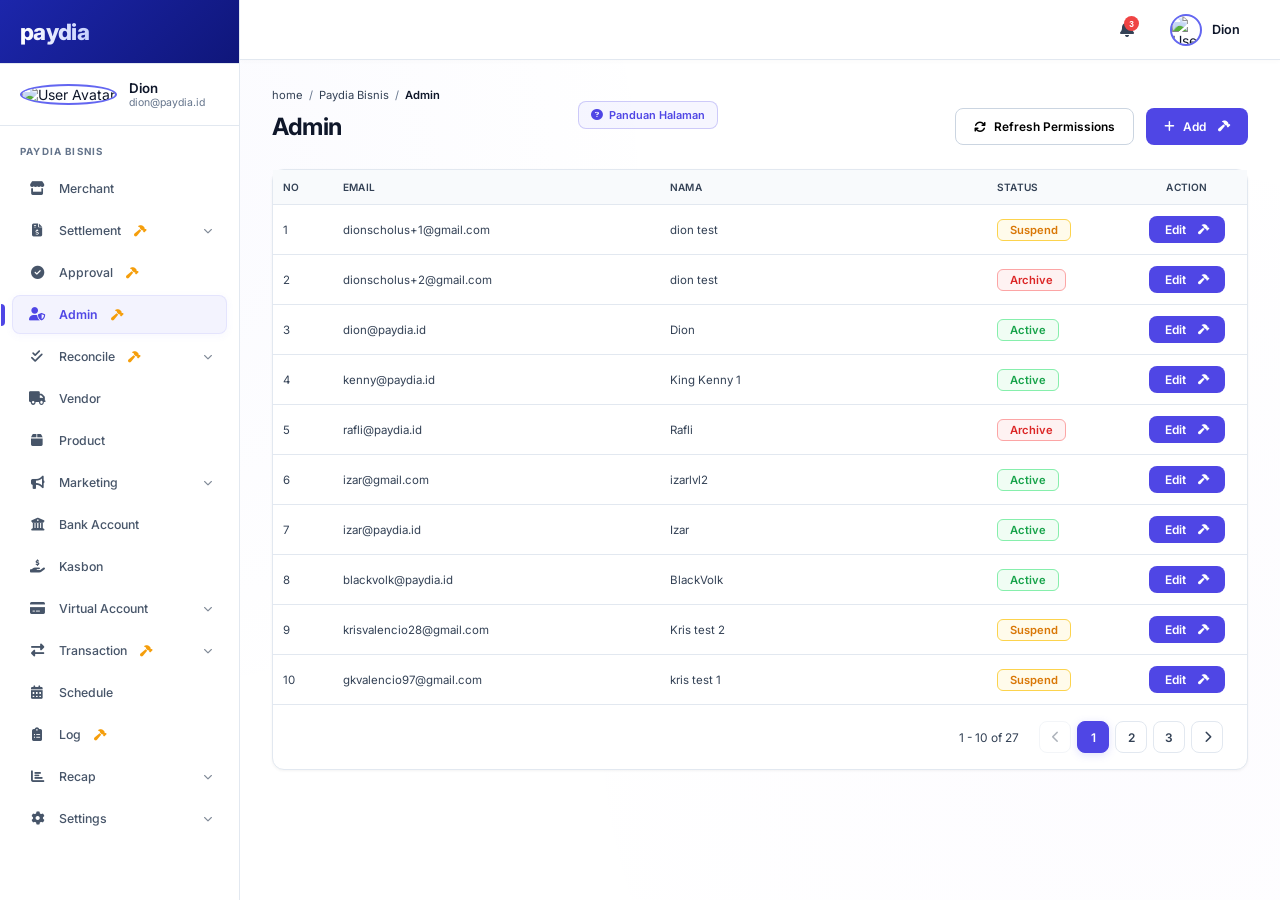
==== commit 3b4a7484: "Auto Settlement: 20-settlement seed + data normalization; update Panduan (log/admin split recon vs s" ====
--- a/admin.html
+++ b/admin.html
@@ -196,6 +196,7 @@
         </div>
     </div>
 
-    <script src="admin.js?v=20260624-v3"></script>
+    <script src="admin.js?v=20260701-v4"></script>
+    <script src="page-guide.js?v=20260701-v5"></script>
 </body>
 </html>
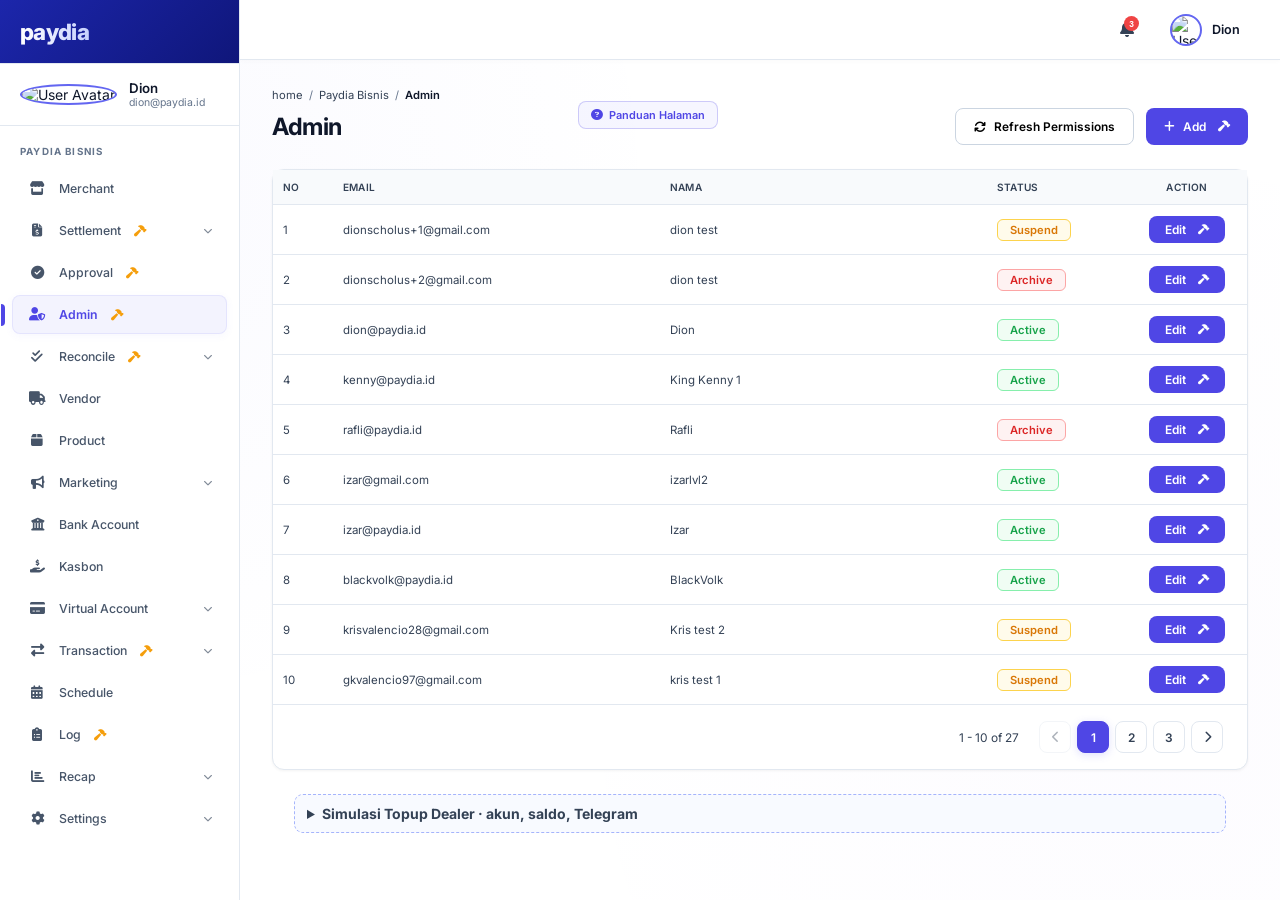
==== commit e383de92: "feat(v1.25.0): add dealer topup authorization mockup" ====
--- a/admin.html
+++ b/admin.html
@@ -10,8 +10,10 @@
     <link href="https://fonts.googleapis.com/css2?family=Inter:wght@300;400;500;600;700&display=swap" rel="stylesheet">
     <link rel="stylesheet" href="https://cdnjs.cloudflare.com/ajax/libs/font-awesome/6.5.1/css/all.min.css">
     <link rel="stylesheet" href="styles.css?v=20260624-v14">
+    <link rel="stylesheet" href="topup.css?v=20260929-6">
 <script src="boot.js?v=20260624-v14"></script>
-<script src="sidebar.js?v=20260625-v2"></script>
+<script src="sidebar.js?v=20260929-topup1"></script>
+<script src="topup-state.js?v=20260929-3"></script>
 <style>
     .admin-status { padding: 3px 12px; border-radius: 6px; font-size: 0.8rem; font-weight: 600; border: 1px solid; }
     .admin-status.active { color: #16a34a; border-color: #86efac; background: #f0fdf4; }
@@ -196,7 +198,8 @@
         </div>
     </div>
 
-    <script src="admin.js?v=20260701-v4"></script>
-    <script src="page-guide.js?v=20260701-v5"></script>
+    <script src="admin.js?v=20260929-topup2"></script>
+    <script src="topup-ui.js?v=20260929-7"></script>
+    <script src="page-guide.js?v=20260701-v6"></script>
 </body>
 </html>
--- a/topup.css
+++ b/topup.css
@@ -0,0 +1,73 @@
+/* Dealer topup simulation: every new selector stays in the topup namespace. */
+#topup-page .topup-toolbar { align-items: center; flex-wrap: wrap; gap: 12px; }
+#topup-page .topup-search { display: flex; align-items: center; gap: 9px; margin-left: auto; }
+#topup-page .topup-search input, #topup-page .topup-filter-panel select, .topup-dialog input, .topup-dialog textarea { border: 1px solid #cbd5e1; border-radius: 6px; padding: 8px 10px; font: inherit; min-height: 36px; background: white; }
+#topup-page .topup-search input { width: 190px; }
+#topup-page .topup-filter-panel { display: flex; align-items: end; gap: 12px; padding: 14px 22px; border-bottom: 1px solid #e2e8f0; flex-wrap: wrap; }
+#topup-page .topup-filter-panel[hidden] { display: none; }
+#topup-page .topup-filter-panel label { display: grid; gap: 5px; color: #475569; font-size: 12px; font-weight: 600; }
+#topup-page .topup-scroll-hint { color: #64748b; font-size: 11px; padding: 5px 22px; margin: 0; }
+#topup-page .topup-table-status, .topup-request-status { display: inline-flex; align-items: center; padding: 3px 8px; border-radius: 99px; font-weight: 600; font-size: 11px; white-space: nowrap; background: #f1f5f9; color: #475569; }
+#topup-page .topup-table-status.sukses, .topup-request-status.approved { background: #dcfce7; color: #15803d; }
+.topup-request-status.pending { background: #fef3c7; color: #92400e; }
+.topup-request-status.rejected { background: #fee2e2; color: #b91c1c; }
+#topup-page .topup-action { position: relative; }
+#topup-page .data-table { min-width: 1100px; }
+#topup-page .data-table th:nth-child(4), #topup-page .data-table td:nth-child(4) { min-width: 144px; white-space: nowrap; }
+#topup-page .data-table th:nth-child(6), #topup-page .data-table td:nth-child(6) { min-width: 210px; white-space: nowrap; }
+#topup-page .data-table th:last-child, #topup-page .data-table td:last-child { position: sticky; right: 0; min-width: 102px; background: white; box-shadow: -5px 0 8px #0f172a0a; }
+#topup-page .data-table thead th:last-child { background: #f8fafc; }
+#topup-page .topup-action-menu { position: fixed; inset: auto; margin: 0; background: white; border: 1px solid #e2e8f0; border-radius: 8px; box-shadow: 0 8px 24px #0f172a1a; width: 180px; padding: 4px; }
+#topup-page .topup-action-menu:not(:popover-open) { display: none; }
+#topup-page .topup-action-menu button { width: 100%; border: 0; background: transparent; text-align: left; padding: 9px; border-radius: 5px; font: inherit; cursor: pointer; }
+#topup-page .topup-action-menu button:hover { background: #eef2ff; }
+#topup-page .topup-action-menu button:disabled { color: #94a3b8; cursor: not-allowed; }
+#topup-page .topup-pagination { padding: 14px 22px; display: flex; align-items: center; justify-content: space-between; }
+#topup-page #topup-page-buttons { display: inline-flex; }
+.topup-dialog { border: 0; border-radius: 12px; padding: 0; margin: auto; width: min(760px, calc(100vw - 28px)); max-height: min(92vh, 920px); overflow: auto; box-shadow: 0 24px 70px #0f172a44; color: #1e293b; }
+.topup-dialog::backdrop { background: #0f172a8a; }
+.topup-dialog .topup-dialog-head { position: sticky; top: 0; background: white; padding: 20px 24px; border-bottom: 1px solid #e2e8f0; z-index: 2; display: flex; align-items: center; justify-content: space-between; }
+.topup-dialog .topup-dialog-head h2 { font-size: 18px; margin: 0; }
+.topup-dialog .topup-close { border: 0; background: transparent; color: #64748b; font-size: 26px; cursor: pointer; }
+.topup-dialog #topup-dialog-body { padding: 20px 24px 24px; }
+.topup-dialog .topup-context { display: grid; grid-template-columns: repeat(2, minmax(0, 1fr)); gap: 12px; margin-bottom: 18px; }
+.topup-dialog .topup-field { display: grid; gap: 5px; min-width: 0; }
+.topup-dialog .topup-field label, .topup-dialog .topup-label { color: #64748b; font-size: 12px; font-weight: 600; }
+.topup-dialog .topup-value { border: 1px solid #e2e8f0; border-radius: 6px; padding: 9px 10px; background: #f8fafc; min-height: 36px; overflow-wrap: anywhere; }
+.topup-dialog .topup-form { display: grid; gap: 14px; }
+.topup-dialog .topup-form textarea { min-height: 88px; resize: vertical; }
+.topup-dialog .topup-form input[type=file] { width: 100%; }
+.topup-dialog .topup-error { color: #b91c1c; font-size: 12px; min-height: 15px; }
+.topup-dialog .topup-help { color: #64748b; font-size: 12px; }
+.topup-dialog .topup-counter { text-align: right; color: #64748b; font-size: 12px; }
+.topup-dialog .topup-preview { margin-top: 8px; border: 1px solid #e2e8f0; border-radius: 8px; padding: 10px; max-height: 300px; overflow: auto; }
+.topup-dialog .topup-preview img { max-width: 100%; max-height: 240px; object-fit: contain; display: block; }
+.topup-dialog .topup-preview embed { width: 100%; height: 250px; }
+.topup-dialog .topup-actions { display: flex; gap: 8px; justify-content: flex-end; margin-top: 18px; flex-wrap: wrap; }
+.topup-dialog .topup-button { border: 1px solid #4f46e5; border-radius: 6px; background: #4f46e5; color: white; padding: 9px 16px; font: inherit; font-weight: 600; cursor: pointer; }
+.topup-dialog .topup-button.secondary { border-color: #cbd5e1; background: white; color: #334155; }
+.topup-dialog .topup-button.danger { border-color: #dc2626; background: #dc2626; }
+.topup-dialog .topup-button:disabled { opacity: .5; cursor: not-allowed; }
+.topup-dialog .topup-notice { padding: 10px 12px; border-radius: 6px; background: #fef3c7; color: #92400e; margin: 12px 0; }
+.topup-dialog .topup-success { padding: 10px 12px; border-radius: 6px; background: #dcfce7; color: #166534; margin: 12px 0; }
+.topup-dialog .topup-readonly-list { display: grid; gap: 10px; }
+.topup-dialog .topup-readonly-row { display: grid; grid-template-columns: 185px minmax(0,1fr); gap: 10px; padding: 6px 0; border-bottom: 1px solid #f1f5f9; }
+.topup-dialog .topup-readonly-row strong { overflow-wrap: anywhere; }
+.topup-dialog .topup-readonly-row span { color: #64748b; }
+.topup-dialog .topup-amount-pair { display: grid; grid-template-columns: 1fr 1fr; gap: 10px; }
+.topup-dialog .topup-amount-pair > div { padding: 12px; background: #f8fafc; border-radius: 8px; border: 1px solid #e2e8f0; }
+.topup-dialog .topup-amount-pair strong { display: block; font-size: 18px; margin-top: 5px; }
+.topup-demo { margin: 14px 22px 18px; border: 1px dashed #a5b4fc; border-radius: 9px; background: #f8faff; color: #334155; }
+.topup-demo summary { padding: 10px 12px; cursor: pointer; font-weight: 700; }
+.topup-demo .topup-demo-body { padding: 0 12px 12px; display: grid; gap: 10px; }
+.topup-demo .topup-demo-controls { display: flex; align-items: end; gap: 10px; flex-wrap: wrap; }
+.topup-demo .topup-demo-controls label { display: grid; gap: 4px; font-size: 12px; }
+.topup-demo select { max-width: 260px; min-height: 34px; border: 1px solid #cbd5e1; border-radius: 6px; padding: 5px; background: white; }
+.topup-demo button { border: 1px solid #cbd5e1; border-radius: 6px; padding: 7px 10px; background: white; cursor: pointer; }
+.topup-demo .topup-demo-messages { max-height: 210px; overflow: auto; display: grid; gap: 6px; }
+.topup-demo .topup-demo-message { white-space: pre-wrap; border: 1px solid #e2e8f0; border-radius: 6px; padding: 8px; background: white; font-size: 12px; }
+.topup-demo .topup-demo-message.failed { border-color: #fca5a5; background: #fef2f2; }
+.topup-log-detail { display: inline-block; margin-top: 5px; border: 1px solid #c7d2fe; color: #4338ca; background: #eef2ff; border-radius: 5px; padding: 4px 9px; cursor: pointer; font: inherit; }
+.topup-dialog :focus-visible, .topup-demo :focus-visible, #topup-page :focus-visible, .topup-log-detail:focus-visible { outline: 3px solid #f59e0b; outline-offset: 2px; }
+@media (max-width: 1280px) { #topup-page .topup-search { margin-left: 0; } #topup-page .table-wrapper { overflow-x: auto; } }
+@media (max-width: 600px) { .topup-dialog .topup-context, .topup-dialog .topup-amount-pair { grid-template-columns: 1fr; } .topup-dialog .topup-readonly-row { grid-template-columns: 1fr; gap: 2px; } }
